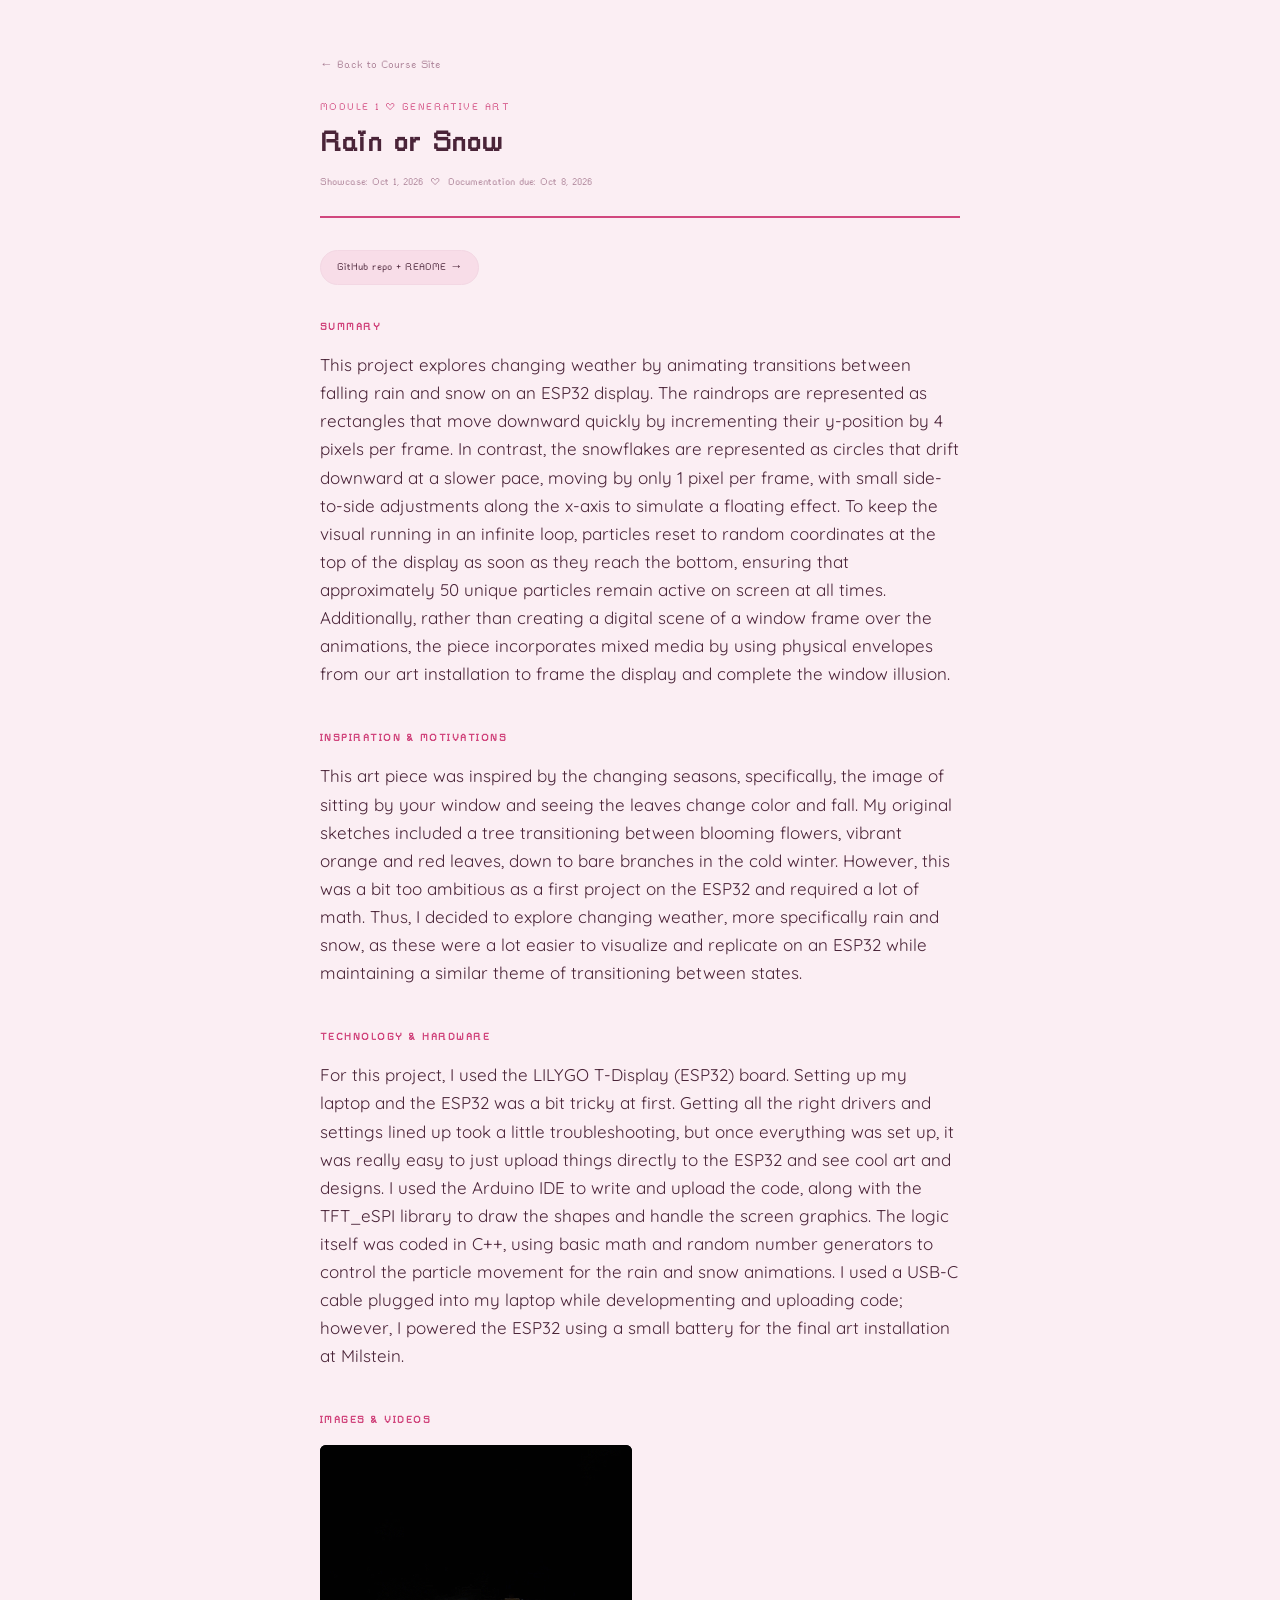
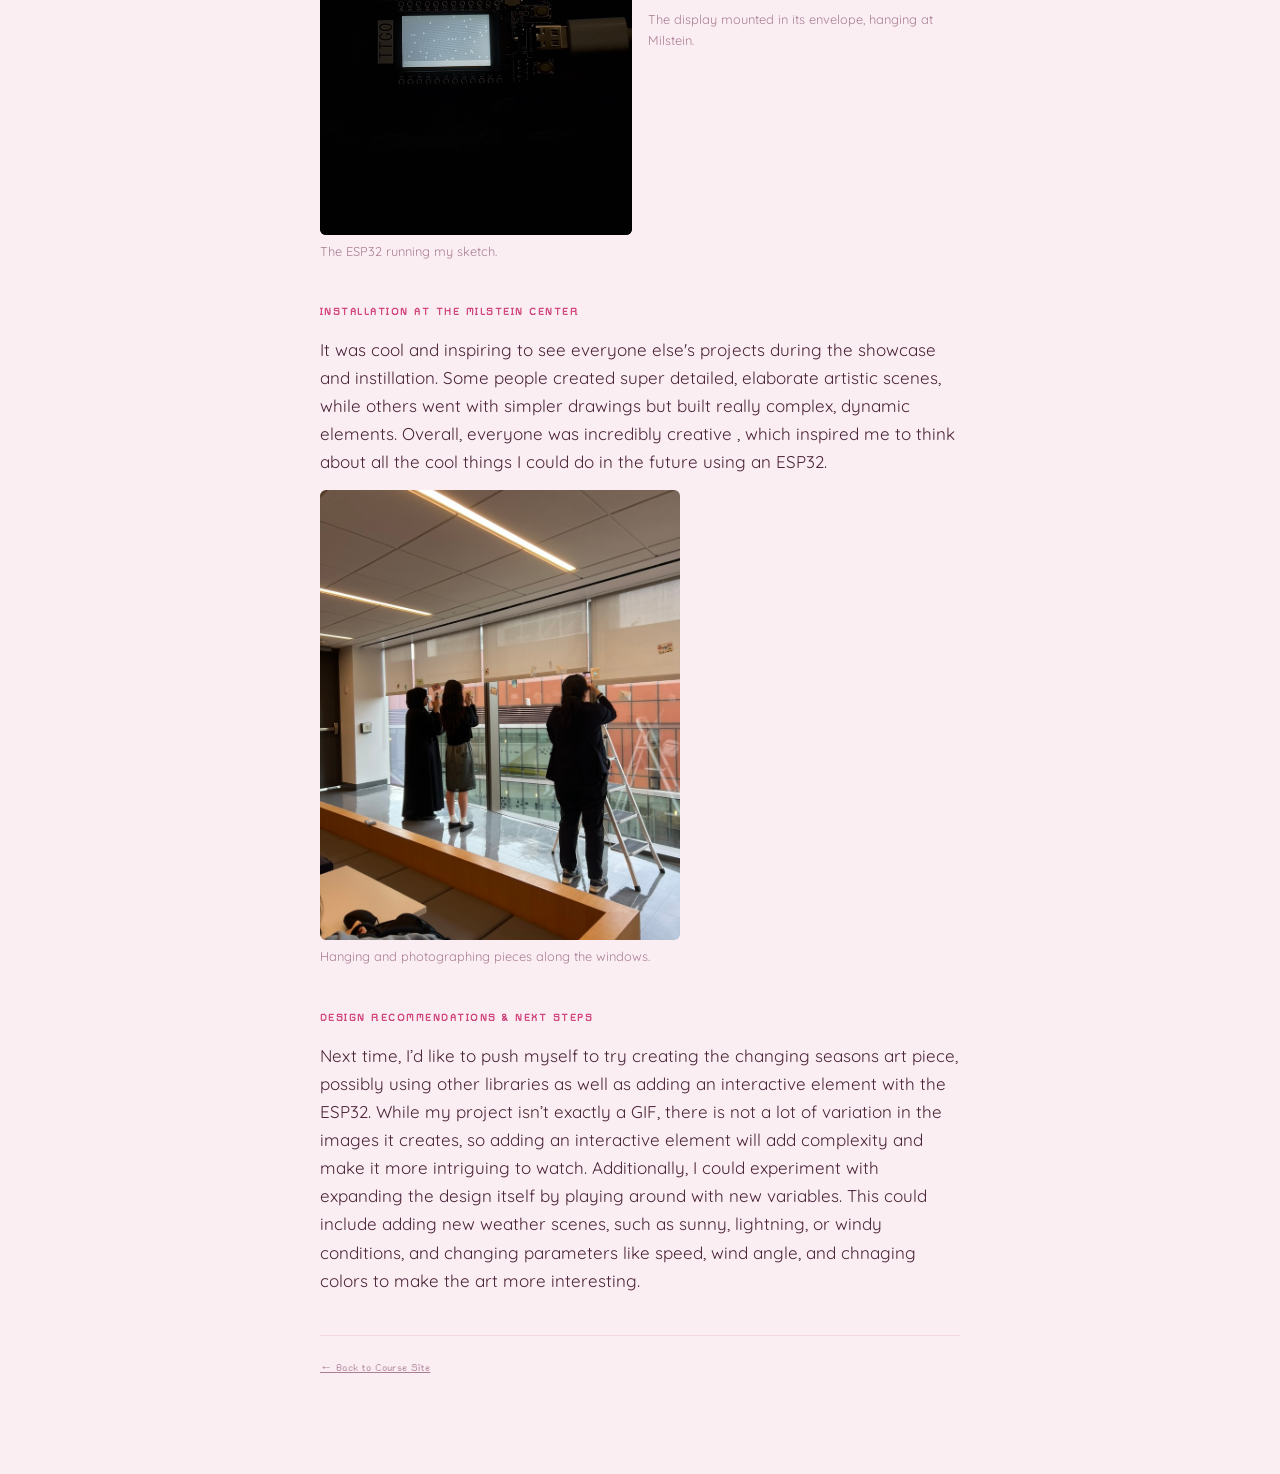
==== projects/module_01.html @ b5b2954d "Fixed Module 1 & 2 Documentation" ====
<!doctype html>
<html lang="en">
<head>
<meta charset="utf-8">
<meta name="viewport" content="width=device-width, initial-scale=1">
<title>Module 1 Documentation</title>
<link rel="preconnect" href="https://fonts.googleapis.com">
<link rel="preconnect" href="https://fonts.gstatic.com" crossorigin>
<link href="https://fonts.googleapis.com/css2?family=Quicksand:wght@400;500;600;700&display=swap" rel="stylesheet">
<link rel="stylesheet" href="style.css">
</head>
<body>

<main>

  <a class="back-link" href="../index.html">&larr; Back to Course Site</a>

  <div class="kicker">Module 1 &middot; Generative Art</div>
  <h1>Rain or Snow</h1>
  <div class="meta">
    Showcase: Oct 1, 2026 &nbsp;&middot;&nbsp; Documentation due: Oct 8, 2026
  </div>

  <div class="doc-links">
    <a class="doc-link" href="https://github.com/kyjuanyACF/epsp32-weather" target="_blank">GitHub repo + README &rarr;</a>
  </div>

  <section>
    <h2>Summary</h2>
    <p>This project explores changing weather  by animating transitions between falling rain and snow on an ESP32 display. The raindrops are represented as rectangles that move downward quickly by incrementing their y-position by 4 pixels per frame. In contrast, the snowflakes are represented as circles that drift downward at a slower pace, moving by only 1 pixel per frame, with small side-to-side adjustments along the x-axis to simulate a floating effect. To keep the visual running in an infinite loop, particles reset to random coordinates at the top of the display as soon as they reach the bottom, ensuring that approximately 50 unique particles remain active on screen at all times. Additionally, rather than creating a digital scene of a window frame over the animations, the piece incorporates mixed media by using physical envelopes from our art installation to frame the display and complete the window illusion.</p>
  </section>

  <section>
    <h2>Inspiration & Motivations</h2>
    <p>This art piece was inspired by the changing seasons, specifically, the image of sitting by your window and seeing the leaves change color and fall. My original sketches included a tree transitioning between blooming flowers, vibrant orange and red leaves, down to bare branches in the cold winter. However, this was a bit too ambitious as a first project on the ESP32 and required a lot of math. Thus, I decided to explore changing weather, more specifically rain and snow, as these were a lot easier to visualize and replicate on an ESP32 while maintaining a similar theme of transitioning between states.</p>
  </section>

  <section>
    <h2>Technology & Hardware</h2>
    <p>For this project, I used the LILYGO T-Display (ESP32) board. Setting up my laptop and the ESP32 was a bit tricky at first. Getting all the right drivers and settings lined up took a little troubleshooting, but once everything was set up, it was really easy to just upload things directly to the ESP32 and see cool art and designs.

I used the Arduino IDE to write and upload the code, along with the TFT_eSPI library to draw the shapes and handle the screen graphics. The logic itself was coded in C++, using basic math and random number generators to control the particle movement for the rain and snow animations.

I used a USB-C cable plugged into my laptop while developmenting and uploading code; however, I powered the ESP32 using a small battery for the final art installation at Milstein.</p>
  </section>

  <section>
    <h2>Images & Videos</h2>
    <div class="photos">
      <figure>
        <img src="../media/module1-display.gif" alt="A LILYGO T-Display connected over USB-C in a dark room, its screen showing scattered white dots on a light background" loading="lazy">
        <figcaption>The ESP32 running my sketch.</figcaption>
      </figure>
      <figure>
        <video src="../media/module1-envelope.mp4" autoplay loop muted playsinline></video>        <figcaption>The display mounted in its envelope, hanging at Milstein.</figcaption>
      </figure>
    </div>
  </section>

  <section>
    <h2>Installation at the Milstein Center</h2>
    <p>It was cool and inspiring to see everyone else's projects during the showcase and instillation. Some people created super detailed, elaborate artistic scenes, while others went with simpler drawings but built really complex, dynamic elements. Overall, everyone was  incredibly creative , which inspired me to think about all the cool things I could do in the future using an ESP32.</p>
    <figure class="single">
      <img src="../media/module1-installation.jpeg" alt="Three people standing at a wall of windows, hanging and photographing small pieces of work" loading="lazy">
      <figcaption>Hanging and photographing pieces along the windows.</figcaption>
    </figure>
  </section>

  <section>
    <h2>Design Recommendations &amp; Next Steps</h2>
    <p>Next time, I’d like to push myself to try creating the changing seasons art piece, possibly using other libraries as well as adding an interactive element with the ESP32. While my project isn’t exactly a GIF, there is not a lot of variation in the images it creates, so adding an interactive element will add complexity and make it more intriguing to watch.

Additionally, I could experiment with expanding the design itself by playing around with new variables. This could include adding  new weather scenes, such as sunny, lightning, or windy conditions, and changing parameters like speed, wind angle, and chnaging colors to make the art more interesting.</p>
  </section>

  <footer>
    <a href="../index.html">&larr; Back to Course Site</a>
  </footer>

</main>

</body>
</html>
---- projects/style.css ----
/* Font: rainyhearts.ttf is one folder up  */

@font-face {
  font-family: "Rainy Hearts";
  src: url("../rainyhearts.ttf") format("truetype");
  font-weight: normal;
  font-style: normal;
  font-display: swap;
}

/* Colors */
:root {
  --bg: #fbeef3;
  --surface: #fff8fa;
  --ink: #4a2438;
  --muted: #a97e94;
  --border: #f3d7e3;
  --accent: #d1477e;
  --accent-soft: #f8dde8;
  --stamp: #e08a5c;
  --note-1: #fbdde7;
  --note-2: #f6cfe0;
  --note-3: #f3d9ee;
  --note-4: #fbe3d3;
}

@media (prefers-color-scheme: dark) {
  :root:not([data-theme="light"]) {
    --bg: #241823;
    --surface: #2e1f2d;
    --ink: #f7e6ef;
    --muted: #c299b3;
    --border: #402b3d;
    --accent: #f2a6c8;
    --accent-soft: #3b2536;
    --stamp: #f0b391;
    --note-1: #3a2531;
    --note-2: #3f2733;
    --note-3: #382c3c;
    --note-4: #3d2c28;
  }
}

:root[data-theme="dark"] {
  --bg: #241823;
  --surface: #2e1f2d;
  --ink: #f7e6ef;
  --muted: #c299b3;
  --border: #402b3d;
  --accent: #f2a6c8;
  --accent-soft: #3b2536;
  --stamp: #f0b391;
  --note-1: #3a2531;
  --note-2: #3f2733;
  --note-3: #382c3c;
  --note-4: #3d2c28;
}

/* Project page */
* { box-sizing: border-box; }

body {
  margin: 0;
  background: var(--bg);
  color: var(--ink);
  font-family: "Quicksand", -apple-system, BlinkMacSystemFont, "Segoe UI", sans-serif;
  font-size: 17px;
  line-height: 1.65;
  -webkit-font-smoothing: antialiased;
}

main {
  width: 100%;
  max-width: 760px;
  margin: 0 auto;
  padding: 48px clamp(20px, 6vw, 60px) 96px;
}

.back-link {
  display: inline-flex;
  align-items: center;
  gap: 6px;
  font-family: "Rainy Hearts", cursive;
  font-size: 0.8rem;
  color: var(--muted);
  text-decoration: none;
  margin-bottom: 22px;
}
.back-link:hover { color: var(--accent); }

.kicker {
  font-family: "Rainy Hearts", cursive;
  font-size: 0.75rem;
  letter-spacing: 0.12em;
  text-transform: uppercase;
  color: var(--accent);
}

h1 {
  font-family: "Rainy Hearts", cursive;
  font-weight: 600;
  font-size: 2.1rem;
  line-height: 1.15;
  margin: 6px 0 10px;
  text-wrap: balance;
}

.meta {
  font-family: "Rainy Hearts", cursive;
  font-size: 0.78rem;
  color: var(--muted);
  padding-bottom: 24px;
  border-bottom: 2px solid var(--accent);
  margin-bottom: 32px;
}

h2 {
  font-family: "Rainy Hearts", cursive;
  font-size: 0.78rem;
  letter-spacing: 0.12em;
  text-transform: uppercase;
  color: var(--accent);
  margin: 0 0 14px;
}

section { margin-bottom: 40px; }

p { margin: 0 0 14px; }
p:last-child { margin-bottom: 0; }

.placeholder-box {
  border: 1px dashed var(--border);
  border-radius: 10px;
  padding: 28px 20px;
  text-align: center;
  color: var(--muted);
  font-size: 0.9rem;
  background: var(--surface);
}

.code-card {
  background: var(--ink);
  color: var(--accent-soft);
  border-radius: 10px;
  padding: 18px 20px;
  overflow-x: auto;
  font-size: 0.82rem;
  line-height: 1.6;
}
.code-card pre { margin: 0; }
.code-card code { font-family: "SFMono-Regular", Consolas, "Liberation Mono", Menlo, monospace; }

.reflection {
  background: var(--note-1);
  border-radius: 3px;
  padding: 22px 22px 18px;
  transform: rotate(-1deg);
}
.reflection h2 { color: var(--ink); opacity: 0.75; }

.tech-stack {
  display: flex;
  flex-wrap: wrap;
  gap: 8px;
}
.tech-pill {
  font-family: "Rainy Hearts", cursive;
  font-size: 0.72rem;
  border: 1px solid var(--border);
  border-radius: 20px;
  padding: 3px 12px;
  color: var(--muted);
}

footer {
  font-family: "Rainy Hearts", cursive;
  font-size: 0.78rem;
  color: var(--muted);
  border-top: 1px solid var(--border);
  padding-top: 22px;
  margin-top: 20px;
}
footer a { color: var(--muted); }

@media (max-width: 520px) {
  h1 { font-size: 1.7rem; }
}

.prompt { color: var(--muted); font-style: italic; font-size: 0.92rem; margin: 0 0 12px; }
.doc-links { display: flex; flex-wrap: wrap; align-items: center; gap: 10px; margin: 0 0 32px; }
.doc-sep { font-family: "Rainy Hearts", cursive; color: var(--accent); }
.doc-link {
  font-family: "Rainy Hearts", cursive; font-size: 0.78rem;
  background: var(--accent-soft); border: 1px solid var(--border); border-radius: 20px;
  padding: 6px 16px; color: var(--ink); text-decoration: none;
  transition: background 0.15s, transform 0.15s;
}
.doc-link:hover { background: var(--note-2); transform: translateY(-1px); }
.note {
  background: var(--note-1); border-radius: 3px;
  padding: 18px 20px; transform: rotate(-0.8deg);
  margin: 0 0 36px; font-size: 0.92rem;
}
.note strong { font-family: "Rainy Hearts", cursive; font-weight: normal; letter-spacing: 0.04em; }

.photos { display: grid; grid-template-columns: repeat(auto-fit, minmax(220px, 1fr)); gap: 16px; margin: 0 0 14px; }
figure { margin: 0; }
figure img { display: block; width: 100%; aspect-ratio: 4 / 5; object-fit: cover; border-radius: 6px; background: #000; }
figure.single { max-width: 360px; }
figcaption { font-size: 0.8rem; color: var(--muted); margin-top: 6px; }

.video, .video-container { position: relative; aspect-ratio: 16 / 9; border-radius: 10px; overflow: hidden; background: var(--surface); margin: 0 0 14px; }
.video iframe, .video-container iframe { position: absolute; inset: 0; width: 100%; height: 100%; border: 0; }
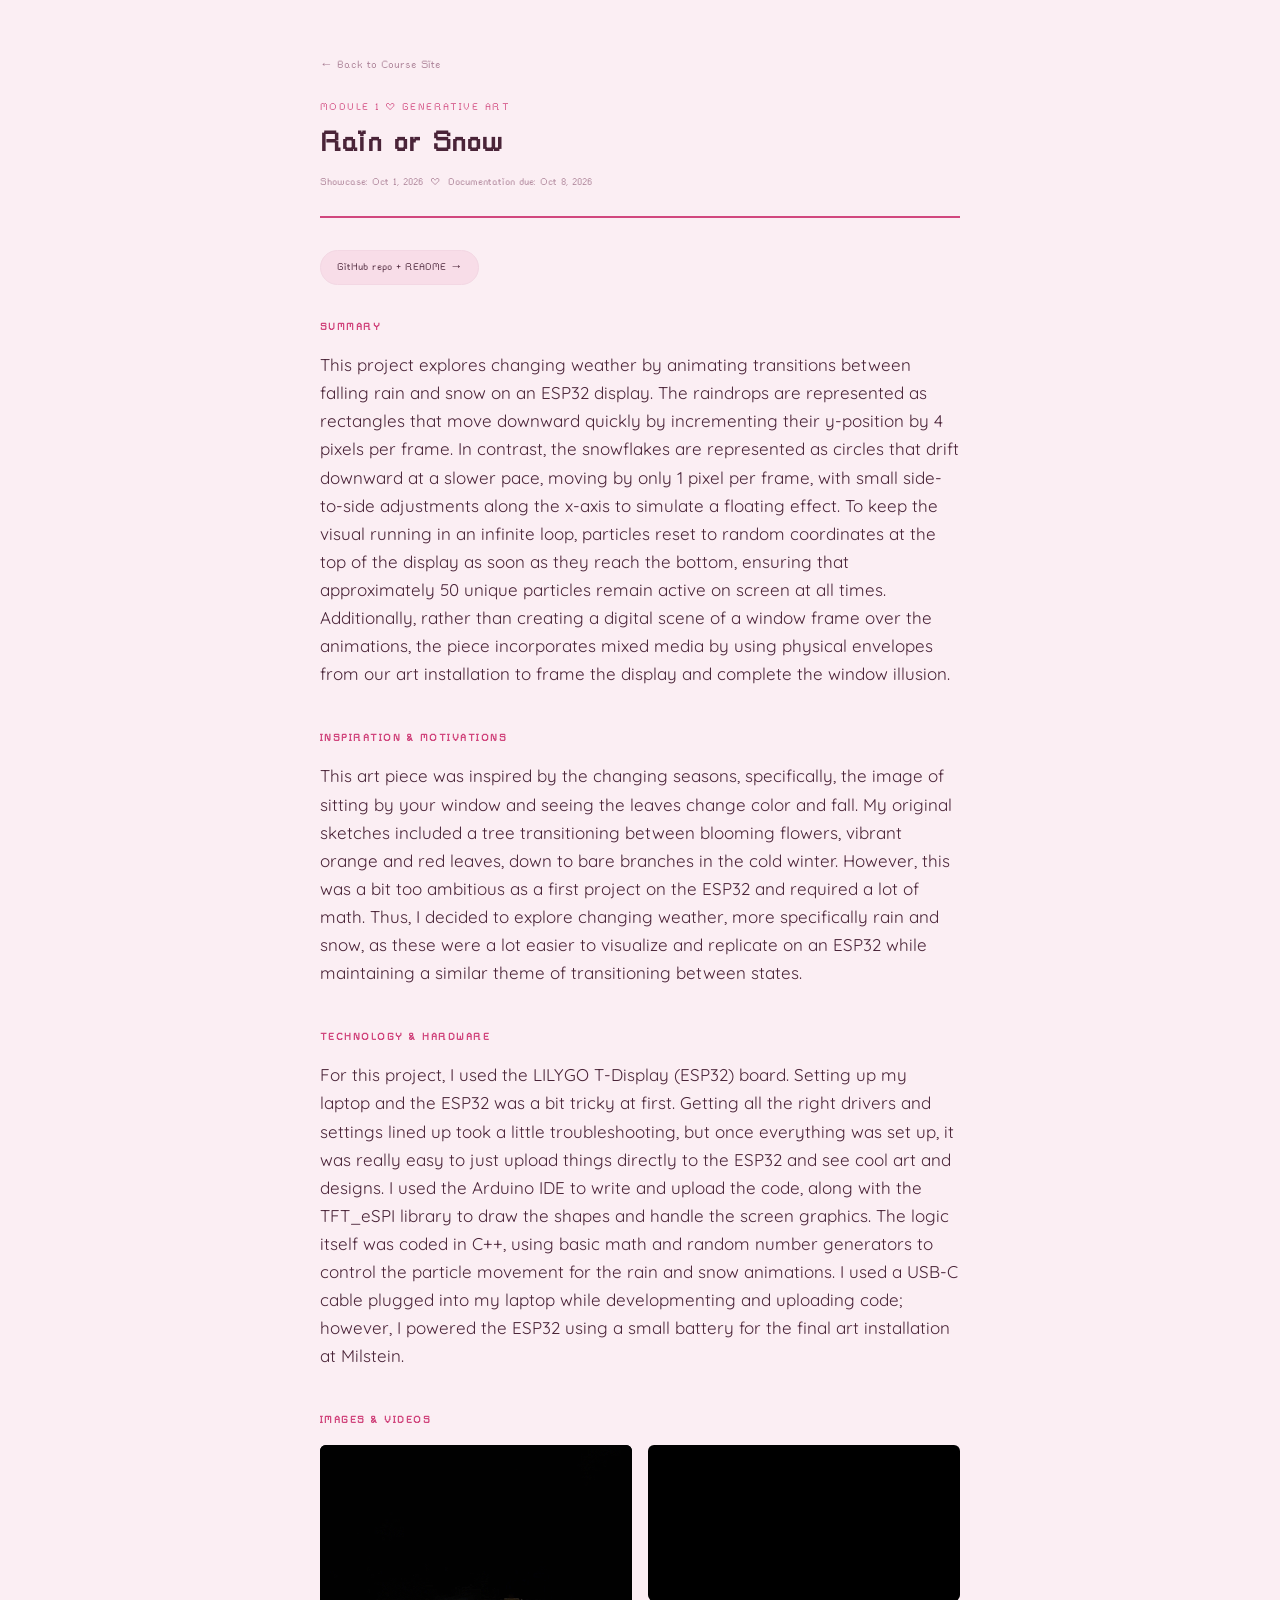
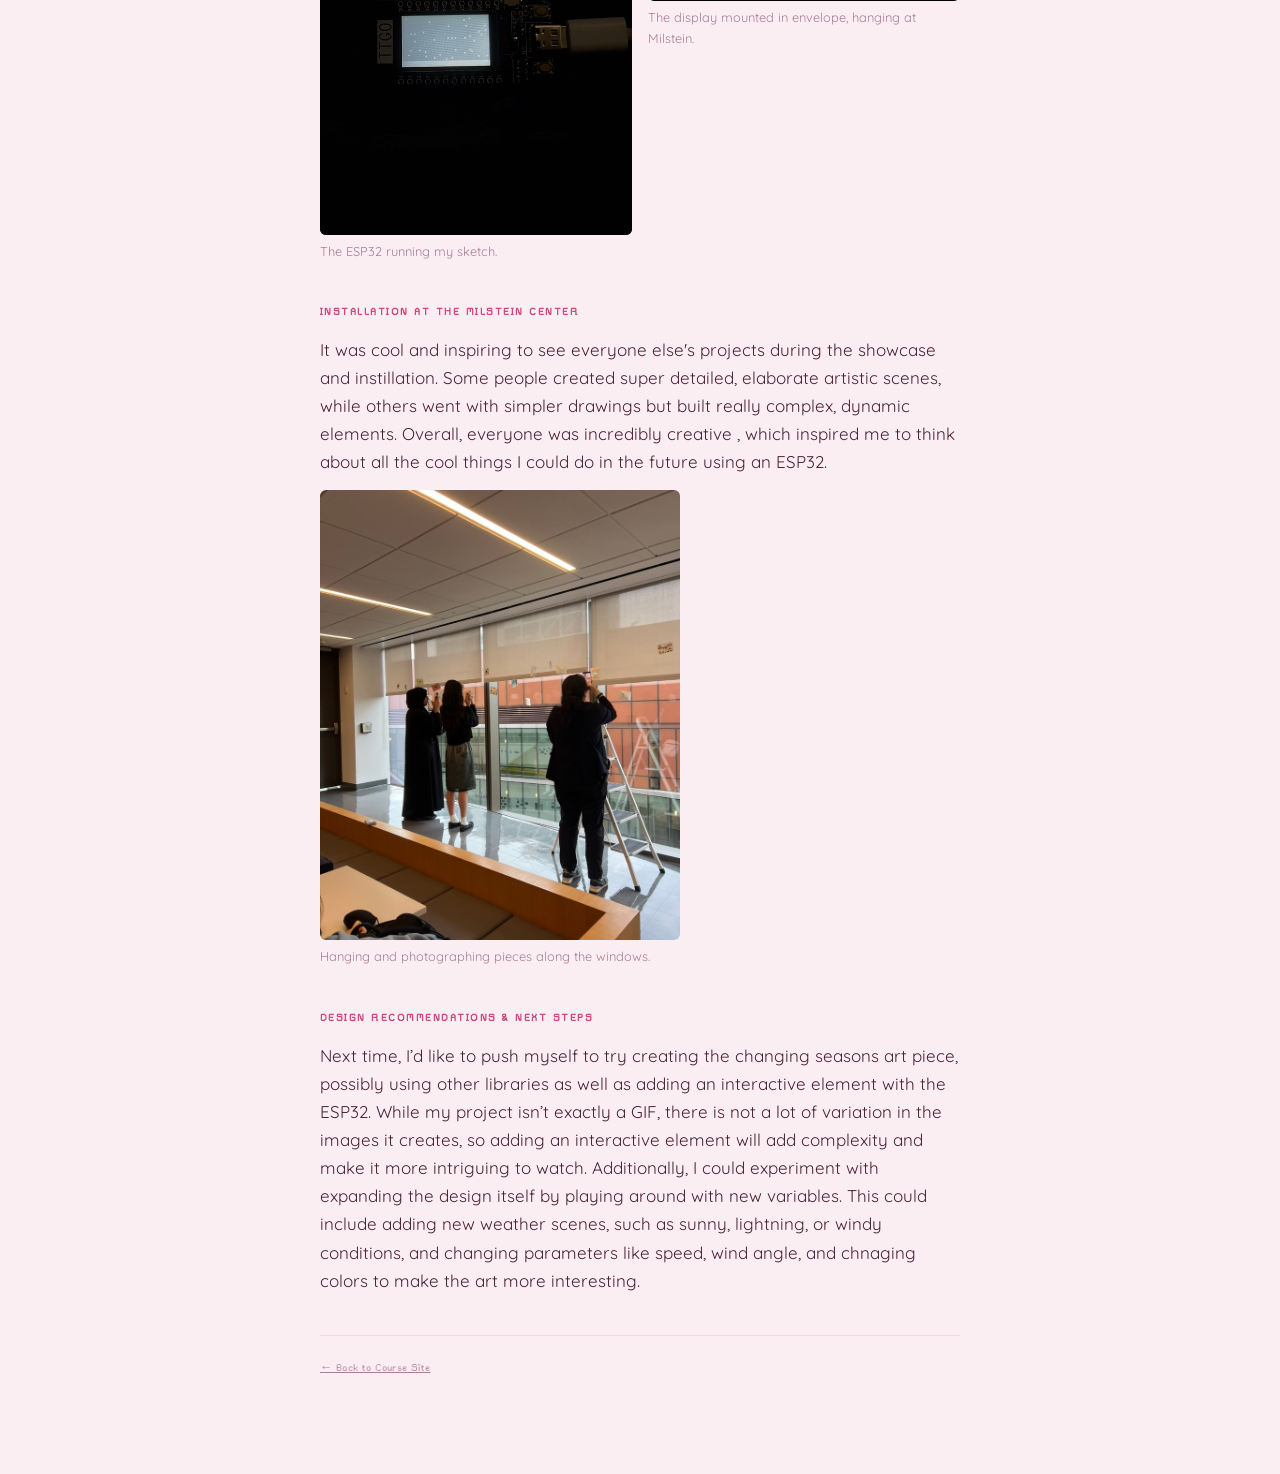
==== commit 43a21ef7: "Fixed installation video size" ====
--- a/projects/module_01.html
+++ b/projects/module_01.html
@@ -51,8 +51,9 @@
         <img src="../media/module1-display.gif" alt="A LILYGO T-Display connected over USB-C in a dark room, its screen showing scattered white dots on a light background" loading="lazy">
         <figcaption>The ESP32 running my sketch.</figcaption>
       </figure>
-      <figure>
-        <video src="../media/module1-envelope.mp4" autoplay loop muted playsinline></video>        <figcaption>The display mounted in its envelope, hanging at Milstein.</figcaption>
+      <figure class="single">
+        <video src="../media/module1-envelope.mp4" autoplay loop muted playsinline></video>
+        <figcaption>The display mounted in envelope, hanging at Milstein.</figcaption>
       </figure>
     </div>
   </section>
--- a/projects/style.css
+++ b/projects/style.css
@@ -210,4 +210,6 @@
 figcaption { font-size: 0.8rem; color: var(--muted); margin-top: 6px; }
 
 .video, .video-container { position: relative; aspect-ratio: 16 / 9; border-radius: 10px; overflow: hidden; background: var(--surface); margin: 0 0 14px; }
-.video iframe, .video-container iframe { position: absolute; inset: 0; width: 100%; height: 100%; border: 0; }+.video iframe, .video-container iframe { position: absolute; inset: 0; width: 100%; height: 100%; border: 0; }
+
+figure video { display: block; width: 100%; height: auto; border-radius: 6px; background: #000; }
